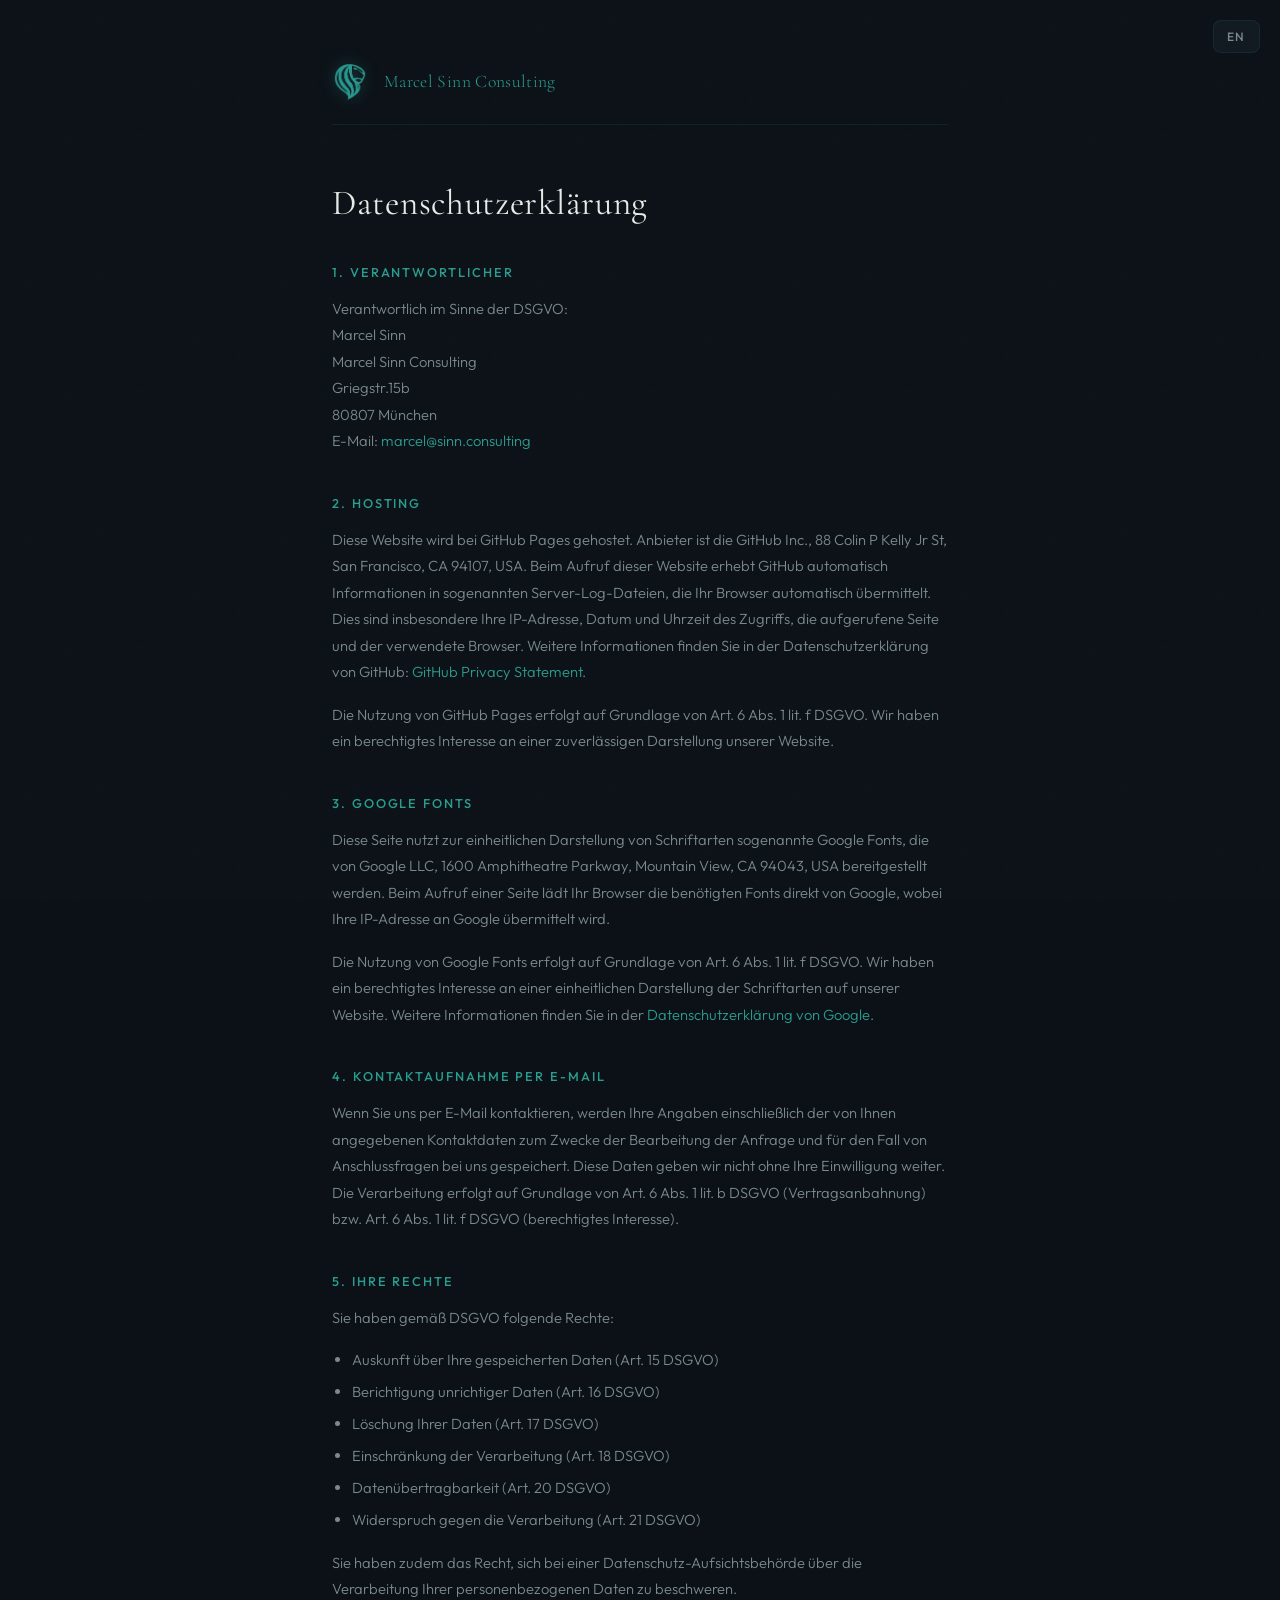
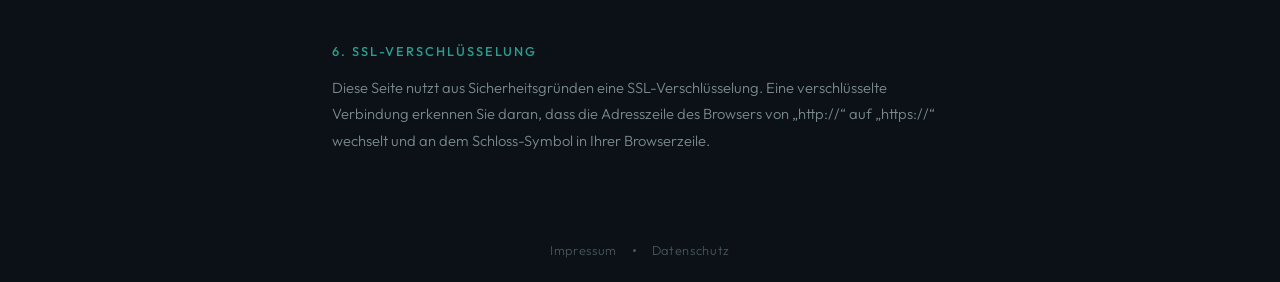
==== datenschutz.html @ c22d9508 "feature: Refactor public page" ====
<!doctype html>
<html lang="de">

<head>
	<title>Datenschutzerkl&auml;rung - Marcel Sinn Consulting</title>
	<meta charset="utf-8" />
	<meta name="viewport" content="width=device-width, initial-scale=1" />
	<meta name="robots" content="noindex" />
	<link rel="preconnect" href="https://fonts.googleapis.com" />
	<link rel="preconnect" href="https://fonts.gstatic.com" crossorigin />
	<link href="https://fonts.googleapis.com/css2?family=Cormorant+Garamond:ital,wght@0,400;0,600;1,400&family=Outfit:wght@300;400;500&display=swap" rel="stylesheet" />
	<link rel="stylesheet" href="style.css" />
	<link rel="icon" type="image/png" href="images/Originalx600_1x1.png" />
	<script>var l=localStorage.getItem('lang');if(l)document.documentElement.lang=l;</script>
</head>

<body class="legal-page">
	<div class="grain"></div>
	<button class="lang-toggle" aria-label="Toggle language">
		<span class="de">EN</span><span class="en">DE</span>
	</button>
	<div class="legal">
		<nav class="legal-header">
			<img src="images/Originalx600_1x1.png" alt="Logo" />
			<a href="index.html">Marcel Sinn Consulting</a>
		</nav>

		<h1>
			<span class="de">Datenschutzerkl&auml;rung</span>
			<span class="en">Privacy Policy</span>
		</h1>

		<!-- 1. Controller -->
		<h2>
			<span class="de">1. Verantwortlicher</span>
			<span class="en">1. Controller</span>
		</h2>
		<p>
			<span class="de">Verantwortlich im Sinne der DSGVO:</span>
			<span class="en">Responsible within the meaning of the GDPR:</span><br />
			Marcel Sinn<br />
			Marcel Sinn Consulting<br />
			<span class="addr" data-a="Griegstr.15b" data-c="80807 M&uuml;nchen"></span><br />
			E-Mail: <a href="#" class="mail-text" data-u="marcel" data-d="sinn.consulting"></a>
		</p>

		<!-- 2. Hosting -->
		<h2>2. Hosting</h2>
		<p class="de">
			Diese Website wird bei GitHub Pages gehostet. Anbieter ist die GitHub Inc., 88 Colin P Kelly Jr St,
			San Francisco, CA 94107, USA. Beim Aufruf dieser Website erhebt GitHub automatisch Informationen
			in sogenannten Server-Log-Dateien, die Ihr Browser automatisch &uuml;bermittelt. Dies sind insbesondere
			Ihre IP-Adresse, Datum und Uhrzeit des Zugriffs, die aufgerufene Seite und der verwendete Browser.
			Weitere Informationen finden Sie in der Datenschutzerkl&auml;rung von GitHub:
			<a href="https://docs.github.com/en/site-policy/privacy-policies/github-general-privacy-statement" target="_blank" rel="noopener">GitHub Privacy Statement</a>.
		</p>
		<p class="en">
			This website is hosted on GitHub Pages. The provider is GitHub Inc., 88 Colin P Kelly Jr St,
			San Francisco, CA 94107, USA. When you visit this website, GitHub automatically collects information
			in server log files that your browser transmits. This includes your IP address, date and time of access,
			the page visited, and the browser used. For more information, see the
			<a href="https://docs.github.com/en/site-policy/privacy-policies/github-general-privacy-statement" target="_blank" rel="noopener">GitHub Privacy Statement</a>.
		</p>
		<p class="de">
			Die Nutzung von GitHub Pages erfolgt auf Grundlage von Art. 6 Abs. 1 lit. f DSGVO. Wir haben ein
			berechtigtes Interesse an einer zuverl&auml;ssigen Darstellung unserer Website.
		</p>
		<p class="en">
			The use of GitHub Pages is based on Art. 6 (1) (f) GDPR. We have a legitimate interest in the
			reliable presentation of our website.
		</p>

		<!-- 3. Google Fonts -->
		<h2>3. Google Fonts</h2>
		<p class="de">
			Diese Seite nutzt zur einheitlichen Darstellung von Schriftarten sogenannte Google Fonts, die von
			Google LLC, 1600 Amphitheatre Parkway, Mountain View, CA 94043, USA bereitgestellt werden. Beim Aufruf
			einer Seite l&auml;dt Ihr Browser die ben&ouml;tigten Fonts direkt von Google, wobei Ihre IP-Adresse an
			Google &uuml;bermittelt wird.
		</p>
		<p class="en">
			This site uses Google Fonts for consistent font rendering, provided by Google LLC,
			1600 Amphitheatre Parkway, Mountain View, CA 94043, USA. When you load a page, your browser downloads
			the required fonts directly from Google, transmitting your IP address to Google.
		</p>
		<p class="de">
			Die Nutzung von Google Fonts erfolgt auf Grundlage von Art. 6 Abs. 1 lit. f DSGVO. Wir haben ein berechtigtes
			Interesse an einer einheitlichen Darstellung der Schriftarten auf unserer Website.
			Weitere Informationen finden Sie in der
			<a href="https://policies.google.com/privacy" target="_blank" rel="noopener">Datenschutzerkl&auml;rung von Google</a>.
		</p>
		<p class="en">
			The use of Google Fonts is based on Art. 6 (1) (f) GDPR. We have a legitimate interest in a
			consistent presentation of fonts on our website. For more information, see the
			<a href="https://policies.google.com/privacy" target="_blank" rel="noopener">Google Privacy Policy</a>.
		</p>

		<!-- 4. Email contact -->
		<h2>
			<span class="de">4. Kontaktaufnahme per E-Mail</span>
			<span class="en">4. Contact via Email</span>
		</h2>
		<p class="de">
			Wenn Sie uns per E-Mail kontaktieren, werden Ihre Angaben einschlie&szlig;lich der von Ihnen angegebenen
			Kontaktdaten zum Zwecke der Bearbeitung der Anfrage und f&uuml;r den Fall von Anschlussfragen bei uns
			gespeichert. Diese Daten geben wir nicht ohne Ihre Einwilligung weiter. Die Verarbeitung erfolgt auf
			Grundlage von Art. 6 Abs. 1 lit. b DSGVO (Vertragsanbahnung) bzw. Art. 6 Abs. 1 lit. f DSGVO
			(berechtigtes Interesse).
		</p>
		<p class="en">
			If you contact us by email, your details including the contact data you provide will be stored for the
			purpose of processing your inquiry and for possible follow-up questions. We will not share this data
			without your consent. Processing is based on Art. 6 (1) (b) GDPR (pre-contractual measures) or
			Art. 6 (1) (f) GDPR (legitimate interest).
		</p>

		<!-- 5. Your rights -->
		<h2>
			<span class="de">5. Ihre Rechte</span>
			<span class="en">5. Your Rights</span>
		</h2>
		<p class="de">Sie haben gem&auml;&szlig; DSGVO folgende Rechte:</p>
		<p class="en">Under the GDPR you have the following rights:</p>
		<ul class="de">
			<li>Auskunft &uuml;ber Ihre gespeicherten Daten (Art. 15 DSGVO)</li>
			<li>Berichtigung unrichtiger Daten (Art. 16 DSGVO)</li>
			<li>L&ouml;schung Ihrer Daten (Art. 17 DSGVO)</li>
			<li>Einschr&auml;nkung der Verarbeitung (Art. 18 DSGVO)</li>
			<li>Daten&uuml;bertragbarkeit (Art. 20 DSGVO)</li>
			<li>Widerspruch gegen die Verarbeitung (Art. 21 DSGVO)</li>
		</ul>
		<ul class="en">
			<li>Access to your stored data (Art. 15 GDPR)</li>
			<li>Rectification of inaccurate data (Art. 16 GDPR)</li>
			<li>Erasure of your data (Art. 17 GDPR)</li>
			<li>Restriction of processing (Art. 18 GDPR)</li>
			<li>Data portability (Art. 20 GDPR)</li>
			<li>Objection to processing (Art. 21 GDPR)</li>
		</ul>
		<p class="de">
			Sie haben zudem das Recht, sich bei einer Datenschutz-Aufsichtsbeh&ouml;rde &uuml;ber die Verarbeitung
			Ihrer personenbezogenen Daten zu beschweren.
		</p>
		<p class="en">
			You also have the right to lodge a complaint with a data protection supervisory authority regarding
			the processing of your personal data.
		</p>

		<!-- 6. SSL -->
		<h2>
			<span class="de">6. SSL-Verschl&uuml;sselung</span>
			<span class="en">6. SSL Encryption</span>
		</h2>
		<p class="de">
			Diese Seite nutzt aus Sicherheitsgr&uuml;nden eine SSL-Verschl&uuml;sselung. Eine verschl&uuml;sselte
			Verbindung erkennen Sie daran, dass die Adresszeile des Browsers von &bdquo;http://&ldquo; auf
			&bdquo;https://&ldquo; wechselt und an dem Schloss-Symbol in Ihrer Browserzeile.
		</p>
		<p class="en">
			This site uses SSL encryption for security reasons. You can recognize an encrypted connection by the
			browser address bar changing from "http://" to "https://" and by the lock icon in your browser bar.
		</p>
	</div>

	<footer>
		<a href="impressum.html"><span class="de">Impressum</span><span class="en">Legal Notice</span></a>
		<span class="dot"></span>
		<a href="datenschutz.html"><span class="de">Datenschutz</span><span class="en">Privacy Policy</span></a>
	</footer>
	<script src="lang.js"></script>
</body>

</html>
---- style.css ----
*,
*::before,
*::after {
	margin: 0;
	padding: 0;
	box-sizing: border-box;
}

:root {
	--teal: #2a9d8f;
	--teal-light: #3cc4b4;
	--teal-glow: rgba(42, 157, 143, 0.35);
	--teal-deep: rgba(42, 157, 143, 0.08);
	--bg: #0b1117;
	--bg-elevated: #111920;
	--text: #e8ece9;
	--text-dim: #7a8a8d;
	--text-faint: #4a5658;
	--border: rgba(42, 157, 143, 0.12);
}

html {
	background: var(--bg);
}

body {
	font-family: 'Outfit', sans-serif;
	font-weight: 300;
	background: var(--bg);
	color: var(--text);
	min-height: 100vh;
	display: flex;
	flex-direction: column;
	-webkit-font-smoothing: antialiased;
	overflow-x: hidden;
}

/* Film grain overlay */
.grain {
	position: fixed;
	inset: 0;
	z-index: 9999;
	pointer-events: none;
	opacity: 0.025;
	background-image: url("data:image/svg+xml,%3Csvg viewBox='0 0 256 256' xmlns='http://www.w3.org/2000/svg'%3E%3Cfilter id='n'%3E%3CfeTurbulence type='fractalNoise' baseFrequency='0.9' numOctaves='4' stitchTiles='stitch'/%3E%3C/filter%3E%3Crect width='100%25' height='100%25' filter='url(%23n)'/%3E%3C/svg%3E");
	background-repeat: repeat;
	background-size: 256px 256px;
}

/* ==================== HERO ==================== */

main {
	flex: 1;
	display: flex;
	align-items: center;
	justify-content: center;
}

.hero {
	text-align: center;
	padding: 2rem;
}

/* Logo with ring and glow */

.logo-ring {
	position: relative;
	display: inline-flex;
	align-items: center;
	justify-content: center;
	width: 180px;
	height: 180px;
	margin-bottom: 2.5rem;
}

.logo-reveal {
	width: 130px;
	height: 130px;
	border-radius: 50%;
	overflow: hidden;
	position: relative;
	z-index: 2;
	animation: clipReveal 1.2s cubic-bezier(0.22, 1, 0.36, 1) 0.2s both;
}

.logo {
	width: 100%;
	height: 100%;
	object-fit: contain;
	padding: 14px;
	filter: drop-shadow(0 0 20px var(--teal-glow));
	animation: logoFloat 6s ease-in-out 1.5s infinite;
}

.ring-svg {
	position: absolute;
	inset: 0;
	width: 100%;
	height: 100%;
	color: var(--teal);
	z-index: 1;
	animation: ringDraw 1.8s cubic-bezier(0.22, 1, 0.36, 1) 0.4s both;
}

.ring-svg circle {
	stroke-dasharray: 604;
	stroke-dashoffset: 604;
	animation: ringStroke 1.8s cubic-bezier(0.22, 1, 0.36, 1) 0.4s forwards;
}

.logo-glow {
	position: absolute;
	inset: 10px;
	border-radius: 50%;
	background: radial-gradient(circle, var(--teal-glow) 0%, transparent 70%);
	z-index: 0;
	animation: glowPulse 4s ease-in-out 1.4s infinite, fadeIn 1s 1s both;
}

@keyframes clipReveal {
	0% {
		clip-path: circle(0% at 50% 50%);
		opacity: 0;
	}
	30% {
		opacity: 1;
	}
	100% {
		clip-path: circle(50% at 50% 50%);
		opacity: 1;
	}
}

@keyframes ringStroke {
	to {
		stroke-dashoffset: 0;
	}
}

@keyframes ringDraw {
	0% {
		opacity: 0;
		transform: rotate(-90deg) scale(0.9);
	}
	100% {
		opacity: 1;
		transform: rotate(0deg) scale(1);
	}
}

@keyframes logoFloat {
	0%, 100% {
		transform: translateY(0);
	}
	50% {
		transform: translateY(-6px);
	}
}

@keyframes glowPulse {
	0%, 100% {
		opacity: 0.6;
		transform: scale(1);
	}
	50% {
		opacity: 1;
		transform: scale(1.1);
	}
}

@keyframes fadeIn {
	from { opacity: 0; }
	to { opacity: 1; }
}

/* Typography */

.name {
	font-family: 'Cormorant Garamond', serif;
	font-size: 3rem;
	font-weight: 400;
	letter-spacing: 0.04em;
	color: var(--text);
	animation: textReveal 0.9s cubic-bezier(0.22, 1, 0.36, 1) 0.8s both;
}

.divider {
	width: 48px;
	height: 1px;
	background: linear-gradient(90deg, transparent, var(--teal), transparent);
	margin: 1rem auto;
	animation: dividerGrow 0.8s cubic-bezier(0.22, 1, 0.36, 1) 1s both;
}

.tagline {
	font-size: 0.85rem;
	font-weight: 400;
	color: var(--text-dim);
	letter-spacing: 0.22em;
	text-transform: uppercase;
	animation: textReveal 0.9s cubic-bezier(0.22, 1, 0.36, 1) 1.1s both;
}

@keyframes textReveal {
	0% {
		opacity: 0;
		transform: translateY(20px);
		filter: blur(4px);
	}
	100% {
		opacity: 1;
		transform: translateY(0);
		filter: blur(0);
	}
}

@keyframes dividerGrow {
	0% {
		opacity: 0;
		width: 0;
	}
	100% {
		opacity: 1;
		width: 48px;
	}
}

/* Social links */

.social {
	margin-top: 2.5rem;
	display: flex;
	gap: 0.5rem;
	justify-content: center;
	animation: textReveal 0.9s cubic-bezier(0.22, 1, 0.36, 1) 1.3s both;
}

.social a {
	display: flex;
	align-items: center;
	justify-content: center;
	width: 46px;
	height: 46px;
	border-radius: 50%;
	color: var(--text-dim);
	background: transparent;
	border: 1px solid var(--border);
	transition: all 0.35s cubic-bezier(0.22, 1, 0.36, 1);
	position: relative;
}

.social a::before {
	content: '';
	position: absolute;
	inset: -1px;
	border-radius: 50%;
	background: radial-gradient(circle, var(--teal-deep) 0%, transparent 70%);
	opacity: 0;
	transition: opacity 0.35s ease;
}

.social a:hover {
	color: var(--teal-light);
	border-color: var(--teal);
	transform: translateY(-3px);
	box-shadow: 0 8px 24px rgba(42, 157, 143, 0.15);
}

.social a:hover::before {
	opacity: 1;
}

.social svg {
	width: 18px;
	height: 18px;
	position: relative;
	z-index: 1;
}

/* ==================== FOOTER ==================== */

footer {
	text-align: center;
	padding: 1.5rem 2rem;
	font-size: 0.8rem;
	color: var(--text-faint);
	letter-spacing: 0.05em;
	display: flex;
	align-items: center;
	justify-content: center;
	gap: 1rem;
}

footer a {
	color: var(--text-faint);
	text-decoration: none;
	transition: color 0.3s ease;
}

footer a:hover {
	color: var(--teal);
}

footer .dot {
	width: 3px;
	height: 3px;
	border-radius: 50%;
	background: var(--text-faint);
	display: inline-block;
}

/* ==================== LEGAL PAGES ==================== */

.legal-page {
	min-height: 100vh;
	display: flex;
	flex-direction: column;
}

.legal {
	max-width: 680px;
	margin: 0 auto;
	padding: 4rem 2rem 3rem;
	flex: 1;
}

.legal-header {
	display: flex;
	align-items: center;
	gap: 1rem;
	margin-bottom: 3.5rem;
	padding-bottom: 1.5rem;
	border-bottom: 1px solid var(--border);
}

.legal-header img {
	width: 36px;
	height: 36px;
	filter: drop-shadow(0 0 8px var(--teal-glow));
}

.legal-header a {
	font-family: 'Cormorant Garamond', serif;
	color: var(--text);
	text-decoration: none;
	font-size: 1.1rem;
	letter-spacing: 0.02em;
	transition: color 0.3s ease;
}

.legal-header a:hover {
	color: var(--teal);
}

.legal h1 {
	font-family: 'Cormorant Garamond', serif;
	font-size: 2.2rem;
	font-weight: 400;
	letter-spacing: 0.02em;
	color: var(--text);
	margin-bottom: 2.5rem;
	animation: none;
}

.legal h2 {
	font-family: 'Outfit', sans-serif;
	font-size: 0.8rem;
	font-weight: 500;
	color: var(--teal);
	text-transform: uppercase;
	letter-spacing: 0.15em;
	margin: 2.5rem 0 1rem;
}

.legal h2:first-of-type {
	margin-top: 0;
}

.legal p,
.legal ul {
	font-size: 0.92rem;
	line-height: 1.8;
	color: var(--text-dim);
	margin-bottom: 1rem;
}

.legal ul {
	padding-left: 1.25rem;
}

.legal li {
	margin-bottom: 0.35rem;
}

.legal a {
	color: var(--teal);
	text-decoration: none;
	border-bottom: 1px solid transparent;
	transition: border-color 0.2s ease;
}

.legal a:hover {
	border-bottom-color: var(--teal);
}

.legal .placeholder {
	background: rgba(254, 243, 199, 0.1);
	color: #fbbf24;
	padding: 0.1em 0.4em;
	border-radius: 3px;
	font-size: 0.85em;
	font-weight: 400;
	border: 1px dashed rgba(251, 191, 36, 0.3);
}

/* ==================== LANGUAGE TOGGLE ==================== */

html[lang="de"] .en,
html[lang="en"] .de {
	display: none;
}

.lang-toggle {
	position: fixed;
	top: 1.25rem;
	right: 1.25rem;
	z-index: 100;
	background: var(--bg-elevated);
	border: 1px solid var(--border);
	border-radius: 8px;
	color: var(--text-dim);
	font-family: 'Outfit', sans-serif;
	font-size: 0.75rem;
	font-weight: 500;
	letter-spacing: 0.08em;
	padding: 0.5rem 0.85rem;
	cursor: pointer;
	transition: all 0.3s ease;
	text-transform: uppercase;
}

.lang-toggle:hover {
	color: var(--teal-light);
	border-color: var(--teal);
}

/* ==================== RESPONSIVE ==================== */

@media (max-width: 480px) {
	.logo-ring {
		width: 140px;
		height: 140px;
		margin-bottom: 2rem;
	}

	.logo-reveal {
		width: 100px;
		height: 100px;
	}

	.name {
		font-size: 2.2rem;
	}

	.tagline {
		font-size: 0.75rem;
		letter-spacing: 0.18em;
	}

	.legal {
		padding: 2.5rem 1.25rem 2rem;
	}

	.legal h1 {
		font-size: 1.8rem;
	}
}
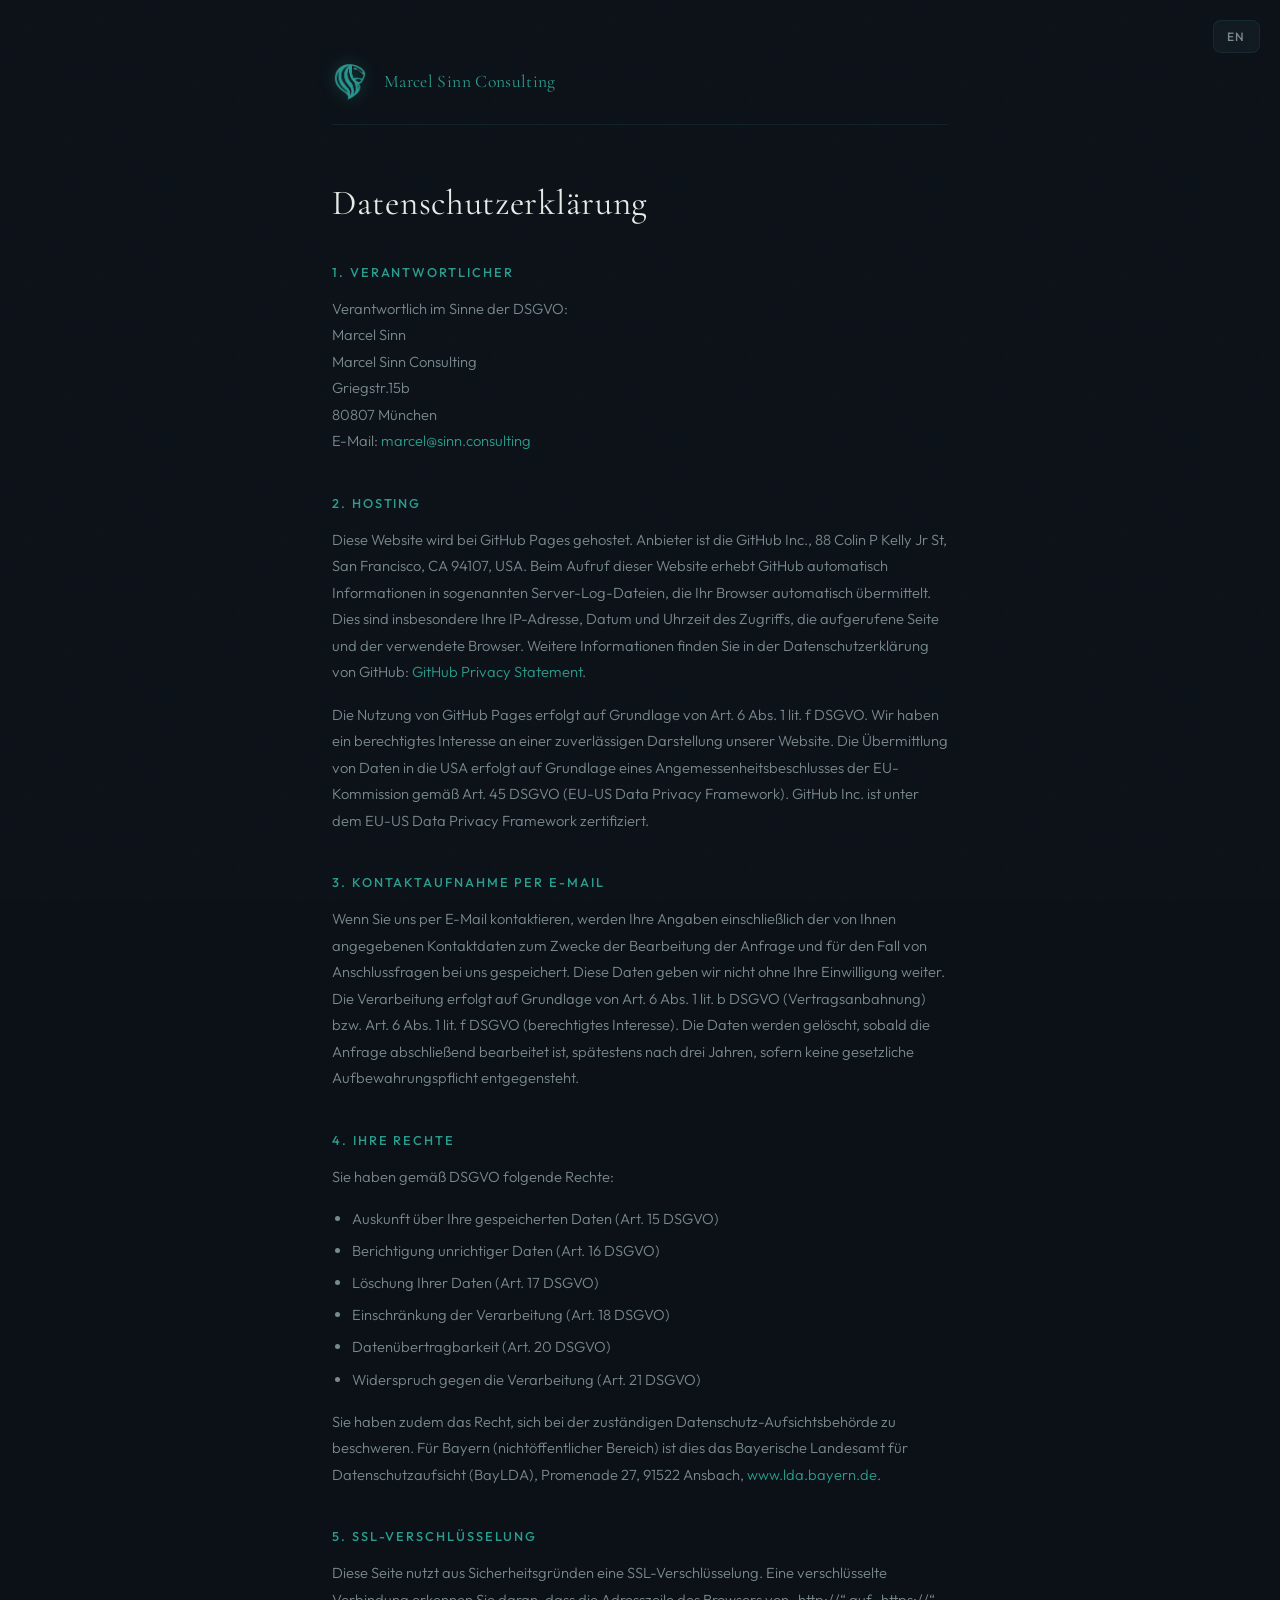
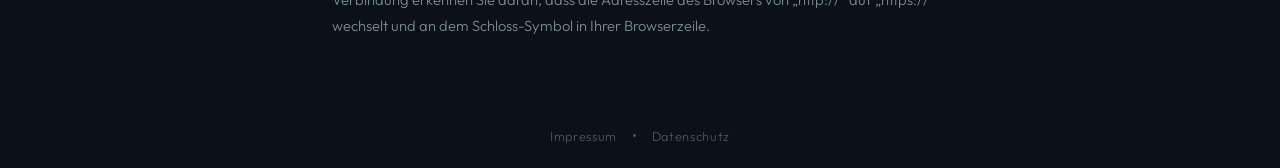
==== commit 7f36519e: "Selbst-gehostete Google Fonts + Datenschutz-Updates - Google Fonts lokal eingebunden (Cormorant Gara" ====
--- a/datenschutz.html
+++ b/datenschutz.html
@@ -6,9 +6,6 @@
 	<meta charset="utf-8" />
 	<meta name="viewport" content="width=device-width, initial-scale=1" />
 	<meta name="robots" content="noindex" />
-	<link rel="preconnect" href="https://fonts.googleapis.com" />
-	<link rel="preconnect" href="https://fonts.gstatic.com" crossorigin />
-	<link href="https://fonts.googleapis.com/css2?family=Cormorant+Garamond:ital,wght@0,400;0,600;1,400&family=Outfit:wght@300;400;500&display=swap" rel="stylesheet" />
 	<link rel="stylesheet" href="style.css" />
 	<link rel="icon" type="image/png" href="images/Originalx600_1x1.png" />
 	<script>var l=localStorage.getItem('lang');if(l)document.documentElement.lang=l;</script>
@@ -63,61 +60,44 @@
 		</p>
 		<p class="de">
 			Die Nutzung von GitHub Pages erfolgt auf Grundlage von Art. 6 Abs. 1 lit. f DSGVO. Wir haben ein
-			berechtigtes Interesse an einer zuverl&auml;ssigen Darstellung unserer Website.
+			berechtigtes Interesse an einer zuverl&auml;ssigen Darstellung unserer Website. Die &Uuml;bermittlung
+			von Daten in die USA erfolgt auf Grundlage eines Angemessenheitsbeschlusses der EU-Kommission gem&auml;&szlig;
+			Art. 45 DSGVO (EU-US Data Privacy Framework). GitHub Inc. ist unter dem EU-US Data Privacy Framework
+			zertifiziert.
 		</p>
 		<p class="en">
 			The use of GitHub Pages is based on Art. 6 (1) (f) GDPR. We have a legitimate interest in the
-			reliable presentation of our website.
+			reliable presentation of our website. The transfer of data to the USA is based on an adequacy decision
+			by the European Commission pursuant to Art. 45 GDPR (EU-US Data Privacy Framework). GitHub Inc. is
+			certified under the EU-US Data Privacy Framework.
 		</p>
 
-		<!-- 3. Google Fonts -->
-		<h2>3. Google Fonts</h2>
-		<p class="de">
-			Diese Seite nutzt zur einheitlichen Darstellung von Schriftarten sogenannte Google Fonts, die von
-			Google LLC, 1600 Amphitheatre Parkway, Mountain View, CA 94043, USA bereitgestellt werden. Beim Aufruf
-			einer Seite l&auml;dt Ihr Browser die ben&ouml;tigten Fonts direkt von Google, wobei Ihre IP-Adresse an
-			Google &uuml;bermittelt wird.
-		</p>
-		<p class="en">
-			This site uses Google Fonts for consistent font rendering, provided by Google LLC,
-			1600 Amphitheatre Parkway, Mountain View, CA 94043, USA. When you load a page, your browser downloads
-			the required fonts directly from Google, transmitting your IP address to Google.
-		</p>
-		<p class="de">
-			Die Nutzung von Google Fonts erfolgt auf Grundlage von Art. 6 Abs. 1 lit. f DSGVO. Wir haben ein berechtigtes
-			Interesse an einer einheitlichen Darstellung der Schriftarten auf unserer Website.
-			Weitere Informationen finden Sie in der
-			<a href="https://policies.google.com/privacy" target="_blank" rel="noopener">Datenschutzerkl&auml;rung von Google</a>.
-		</p>
-		<p class="en">
-			The use of Google Fonts is based on Art. 6 (1) (f) GDPR. We have a legitimate interest in a
-			consistent presentation of fonts on our website. For more information, see the
-			<a href="https://policies.google.com/privacy" target="_blank" rel="noopener">Google Privacy Policy</a>.
-		</p>
-
-		<!-- 4. Email contact -->
+		<!-- 3. Email contact -->
 		<h2>
-			<span class="de">4. Kontaktaufnahme per E-Mail</span>
-			<span class="en">4. Contact via Email</span>
+			<span class="de">3. Kontaktaufnahme per E-Mail</span>
+			<span class="en">3. Contact via Email</span>
 		</h2>
 		<p class="de">
 			Wenn Sie uns per E-Mail kontaktieren, werden Ihre Angaben einschlie&szlig;lich der von Ihnen angegebenen
 			Kontaktdaten zum Zwecke der Bearbeitung der Anfrage und f&uuml;r den Fall von Anschlussfragen bei uns
 			gespeichert. Diese Daten geben wir nicht ohne Ihre Einwilligung weiter. Die Verarbeitung erfolgt auf
 			Grundlage von Art. 6 Abs. 1 lit. b DSGVO (Vertragsanbahnung) bzw. Art. 6 Abs. 1 lit. f DSGVO
-			(berechtigtes Interesse).
+			(berechtigtes Interesse). Die Daten werden gel&ouml;scht, sobald die Anfrage abschlie&szlig;end
+			bearbeitet ist, sp&auml;testens nach drei Jahren, sofern keine gesetzliche Aufbewahrungspflicht
+			entgegensteht.
 		</p>
 		<p class="en">
 			If you contact us by email, your details including the contact data you provide will be stored for the
 			purpose of processing your inquiry and for possible follow-up questions. We will not share this data
 			without your consent. Processing is based on Art. 6 (1) (b) GDPR (pre-contractual measures) or
-			Art. 6 (1) (f) GDPR (legitimate interest).
+			Art. 6 (1) (f) GDPR (legitimate interest). Data will be deleted once the inquiry has been fully
+			processed, at the latest after three years, unless statutory retention obligations apply.
 		</p>
 
-		<!-- 5. Your rights -->
+		<!-- 4. Your rights -->
 		<h2>
-			<span class="de">5. Ihre Rechte</span>
-			<span class="en">5. Your Rights</span>
+			<span class="de">4. Ihre Rechte</span>
+			<span class="en">4. Your Rights</span>
 		</h2>
 		<p class="de">Sie haben gem&auml;&szlig; DSGVO folgende Rechte:</p>
 		<p class="en">Under the GDPR you have the following rights:</p>
@@ -138,18 +118,22 @@
 			<li>Objection to processing (Art. 21 GDPR)</li>
 		</ul>
 		<p class="de">
-			Sie haben zudem das Recht, sich bei einer Datenschutz-Aufsichtsbeh&ouml;rde &uuml;ber die Verarbeitung
-			Ihrer personenbezogenen Daten zu beschweren.
+			Sie haben zudem das Recht, sich bei der zust&auml;ndigen Datenschutz-Aufsichtsbeh&ouml;rde zu beschweren.
+			F&uuml;r Bayern (nicht&ouml;ffentlicher Bereich) ist dies das
+			Bayerische Landesamt f&uuml;r Datenschutzaufsicht (BayLDA), Promenade 27, 91522 Ansbach,
+			<a href="https://www.lda.bayern.de" target="_blank" rel="noopener">www.lda.bayern.de</a>.
 		</p>
 		<p class="en">
-			You also have the right to lodge a complaint with a data protection supervisory authority regarding
-			the processing of your personal data.
+			You also have the right to lodge a complaint with the competent data protection supervisory authority.
+			For Bavaria (private sector) this is the Bayerisches Landesamt f&uuml;r Datenschutzaufsicht (BayLDA),
+			Promenade 27, 91522 Ansbach,
+			<a href="https://www.lda.bayern.de" target="_blank" rel="noopener">www.lda.bayern.de</a>.
 		</p>
 
-		<!-- 6. SSL -->
+		<!-- 5. SSL -->
 		<h2>
-			<span class="de">6. SSL-Verschl&uuml;sselung</span>
-			<span class="en">6. SSL Encryption</span>
+			<span class="de">5. SSL-Verschl&uuml;sselung</span>
+			<span class="en">5. SSL Encryption</span>
 		</h2>
 		<p class="de">
 			Diese Seite nutzt aus Sicherheitsgr&uuml;nden eine SSL-Verschl&uuml;sselung. Eine verschl&uuml;sselte
--- a/style.css
+++ b/style.css
@@ -1,3 +1,55 @@
+/* Cormorant Garamond */
+@font-face {
+	font-family: 'Cormorant Garamond';
+	src: url('fonts/cormorant-garamond-normal-latin-ext.woff2') format('woff2');
+	font-weight: 400 600;
+	font-style: normal;
+	font-display: swap;
+	unicode-range: U+0100-02BA, U+02BD-02C5, U+02C7-02CC, U+02CE-02D7, U+02DD-02FF, U+0304, U+0308, U+0329, U+1D00-1DBF, U+1E00-1E9F, U+1EF2-1EFF, U+2020, U+20A0-20AB, U+20AD-20C0, U+2113, U+2C60-2C7F, U+A720-A7FF;
+}
+@font-face {
+	font-family: 'Cormorant Garamond';
+	src: url('fonts/cormorant-garamond-normal-latin.woff2') format('woff2');
+	font-weight: 400 600;
+	font-style: normal;
+	font-display: swap;
+	unicode-range: U+0000-00FF, U+0131, U+0152-0153, U+02BB-02BC, U+02C6, U+02DA, U+02DC, U+0304, U+0308, U+0329, U+2000-206F, U+20AC, U+2122, U+2191, U+2193, U+2212, U+2215, U+FEFF, U+FFFD;
+}
+@font-face {
+	font-family: 'Cormorant Garamond';
+	src: url('fonts/cormorant-garamond-italic-latin-ext.woff2') format('woff2');
+	font-weight: 400;
+	font-style: italic;
+	font-display: swap;
+	unicode-range: U+0100-02BA, U+02BD-02C5, U+02C7-02CC, U+02CE-02D7, U+02DD-02FF, U+0304, U+0308, U+0329, U+1D00-1DBF, U+1E00-1E9F, U+1EF2-1EFF, U+2020, U+20A0-20AB, U+20AD-20C0, U+2113, U+2C60-2C7F, U+A720-A7FF;
+}
+@font-face {
+	font-family: 'Cormorant Garamond';
+	src: url('fonts/cormorant-garamond-italic-latin.woff2') format('woff2');
+	font-weight: 400;
+	font-style: italic;
+	font-display: swap;
+	unicode-range: U+0000-00FF, U+0131, U+0152-0153, U+02BB-02BC, U+02C6, U+02DA, U+02DC, U+0304, U+0308, U+0329, U+2000-206F, U+20AC, U+2122, U+2191, U+2193, U+2212, U+2215, U+FEFF, U+FFFD;
+}
+
+/* Outfit */
+@font-face {
+	font-family: 'Outfit';
+	src: url('fonts/outfit-latin-ext.woff2') format('woff2');
+	font-weight: 300 500;
+	font-style: normal;
+	font-display: swap;
+	unicode-range: U+0100-02BA, U+02BD-02C5, U+02C7-02CC, U+02CE-02D7, U+02DD-02FF, U+0304, U+0308, U+0329, U+1D00-1DBF, U+1E00-1E9F, U+1EF2-1EFF, U+2020, U+20A0-20AB, U+20AD-20C0, U+2113, U+2C60-2C7F, U+A720-A7FF;
+}
+@font-face {
+	font-family: 'Outfit';
+	src: url('fonts/outfit-latin.woff2') format('woff2');
+	font-weight: 300 500;
+	font-style: normal;
+	font-display: swap;
+	unicode-range: U+0000-00FF, U+0131, U+0152-0153, U+02BB-02BC, U+02C6, U+02DA, U+02DC, U+0304, U+0308, U+0329, U+2000-206F, U+20AC, U+2122, U+2191, U+2193, U+2212, U+2215, U+FEFF, U+FFFD;
+}
+
 *,
 *::before,
 *::after {
